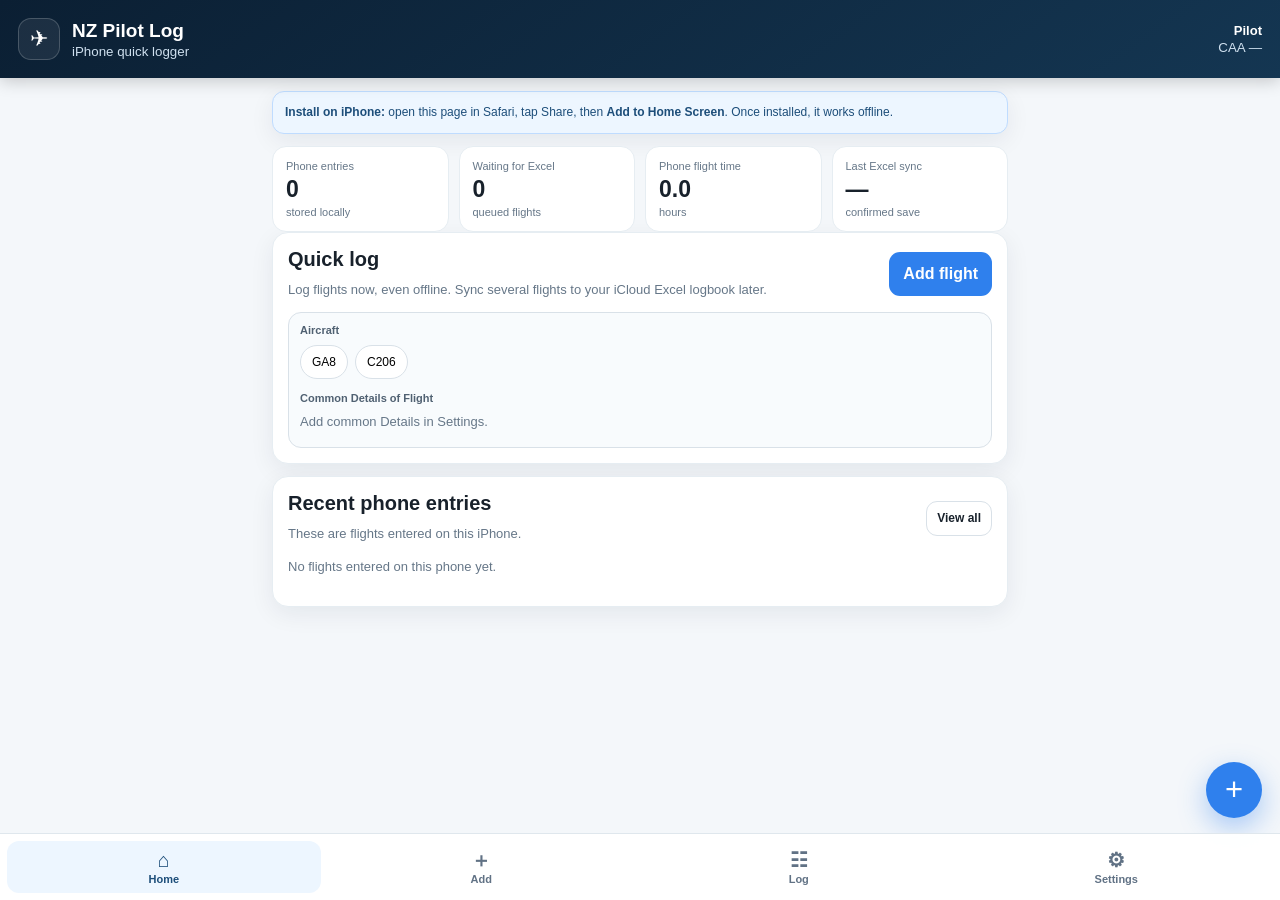
==== update.html @ 172becdf "Add safe PWA cache reset page" ====
<!doctype html>
<html lang="en-NZ">
<head>
<meta charset="utf-8">
<meta name="viewport" content="width=device-width,initial-scale=1,viewport-fit=cover">
<meta name="theme-color" content="#0b1f33">
<title>Updating NZ Pilot Log</title>
<style>
:root{font-family:-apple-system,BlinkMacSystemFont,"SF Pro Text","Segoe UI",sans-serif;color:#18212b;background:#f4f7fa}body{margin:0;min-height:100vh;display:grid;place-items:center;padding:24px;box-sizing:border-box}.card{max-width:420px;background:#fff;border:1px solid #e6edf2;border-radius:18px;padding:24px;box-shadow:0 10px 30px rgba(11,31,51,.1);text-align:center}.plane{font-size:38px}.title{font-size:23px;font-weight:800;margin:12px 0 8px}.muted{color:#667788;line-height:1.5}.status{margin-top:18px;padding:12px;border-radius:12px;background:#edf6ff;color:#1d4e7a;font-weight:700}
</style>
</head>
<body>
<div class="card"><div class="plane">✈︎</div><div class="title">Updating NZ Pilot Log</div><div class="muted">Clearing only old app files and the old offline cache. Your saved flights and settings are not being deleted.</div><div class="status" id="status">Preparing update…</div></div>
<script>
(async()=>{
 const status=document.getElementById('status');
 try{
   status.textContent='Removing old offline cache…';
   if('serviceWorker' in navigator){const regs=await navigator.serviceWorker.getRegistrations();await Promise.all(regs.map(r=>r.unregister()));}
   if('caches' in window){const keys=await caches.keys();await Promise.all(keys.filter(k=>k.startsWith('nz-pilot-log-mobile')).map(k=>caches.delete(k)));}
   status.textContent='Loading NZ Pilot Log v1.0.3…';
   setTimeout(()=>location.replace('./?fresh=1.0.3&t='+Date.now()),500);
 }catch(err){status.textContent='Update reset finished. Tap Back, then reopen NZ Pilot Log.';console.error(err);}
})();
</script>
</body>
</html>
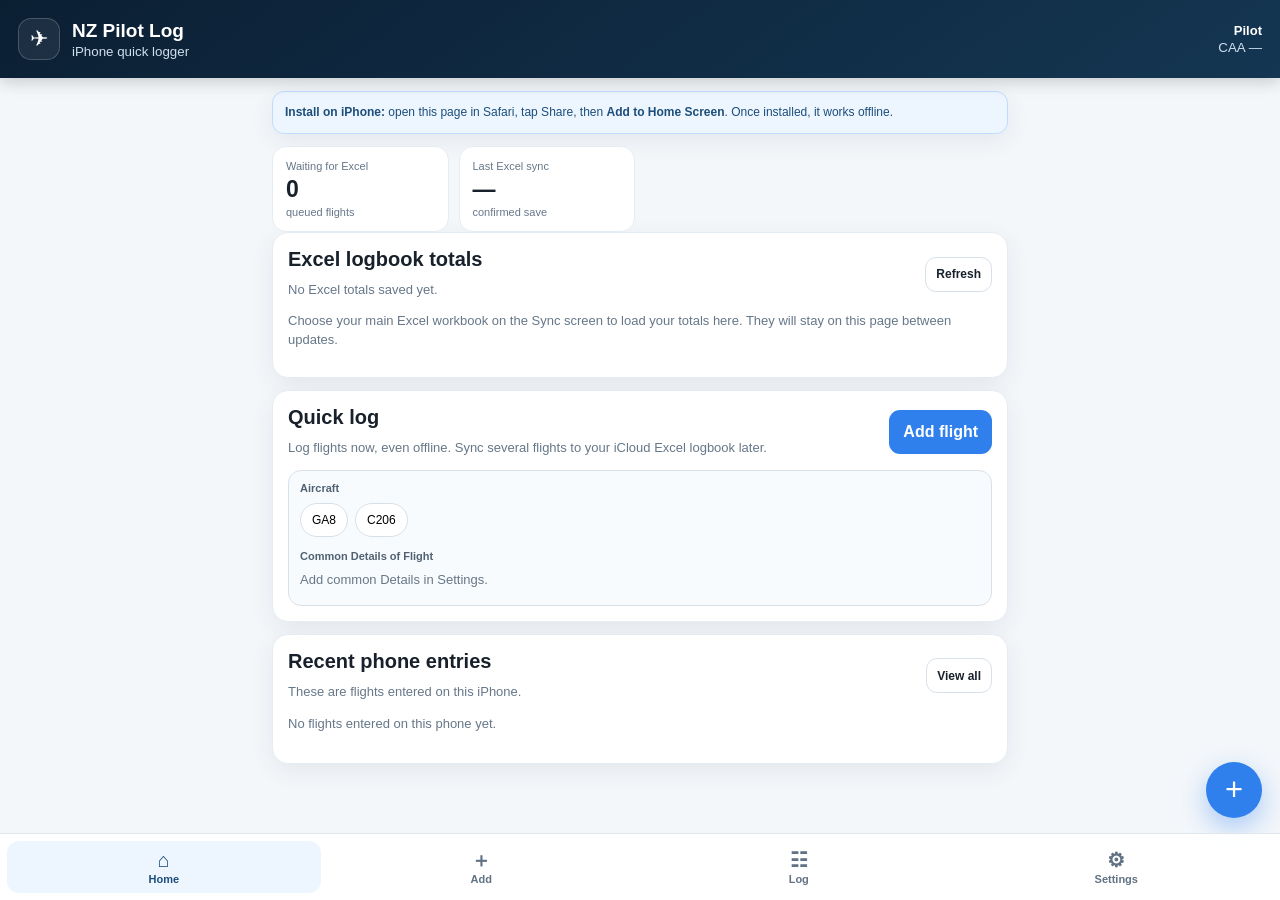
==== commit 14bcb9df: "Prepare mobile v1.1.0 cache reset page" ====
--- a/update.html
+++ b/update.html
@@ -18,8 +18,8 @@
    status.textContent='Removing old offline cache…';
    if('serviceWorker' in navigator){const regs=await navigator.serviceWorker.getRegistrations();await Promise.all(regs.map(r=>r.unregister()));}
    if('caches' in window){const keys=await caches.keys();await Promise.all(keys.filter(k=>k.startsWith('nz-pilot-log-mobile')).map(k=>caches.delete(k)));}
-   status.textContent='Loading NZ Pilot Log v1.0.3…';
-   setTimeout(()=>location.replace('./?fresh=1.0.3&t='+Date.now()),500);
+   status.textContent='Loading NZ Pilot Log v1.1.0…';
+   setTimeout(()=>location.replace('./?fresh=1.1.0&t='+Date.now()),500);
  }catch(err){status.textContent='Update reset finished. Tap Back, then reopen NZ Pilot Log.';console.error(err);}
 })();
 </script>
